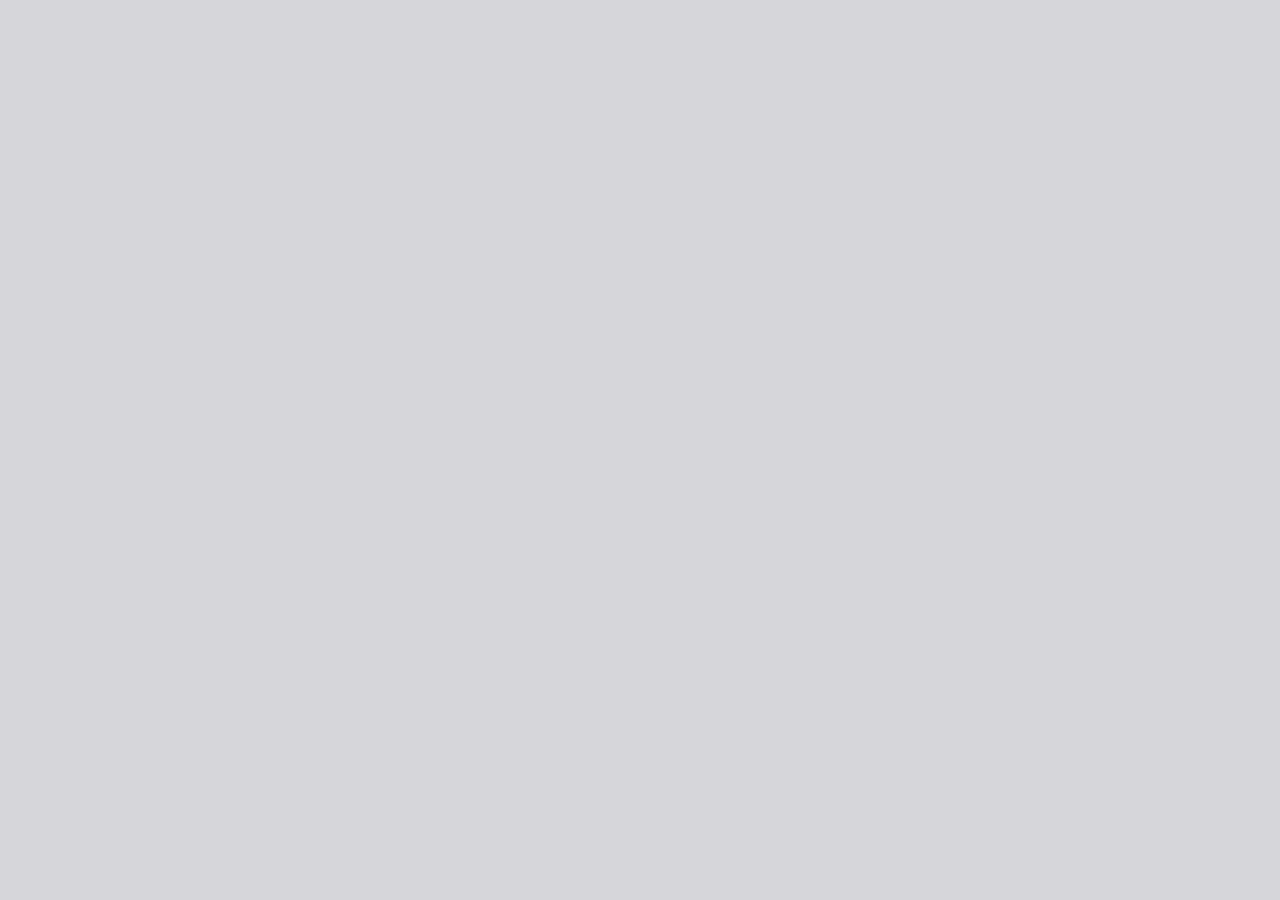
==== index.html @ edaf2b7a "Add files via upload" ====
<!doctype html>
<html lang="en">
<head>
<meta charset="utf-8" />
<title>PackList</title>

<!-- viewport-fit=cover lets the app paint under the notch; the app already
     pads for env(safe-area-inset-bottom). -->
<meta name="viewport"
      content="width=device-width, initial-scale=1, viewport-fit=cover, user-scalable=no" />

<meta name="description" content="Everything you own, tracked across every move." />
<meta name="theme-color" content="#0E0E10" />

<!-- iOS standalone: no Safari chrome once added to the home screen. -->
<meta name="apple-mobile-web-app-capable" content="yes" />
<meta name="mobile-web-app-capable" content="yes" />
<meta name="apple-mobile-web-app-status-bar-style" content="black-translucent" />
<meta name="apple-mobile-web-app-title" content="PackList" />
<link rel="apple-touch-icon" href="./icon-180.png" />

<link rel="manifest" href="./manifest.webmanifest" />
<link rel="icon" href="./icon-192.png" />

<style>
  html, body { margin: 0; padding: 0; background: #D6D6DA; }
  html, body { overscroll-behavior: none; }
  /* Standalone mode has no browser chrome, so the app owns the full height. */
  #root { min-height: 100dvh; }
</style>
</head>
<body>
  <div id="root"></div>
  <script src="./bundle.js"></script>
</body>
</html>
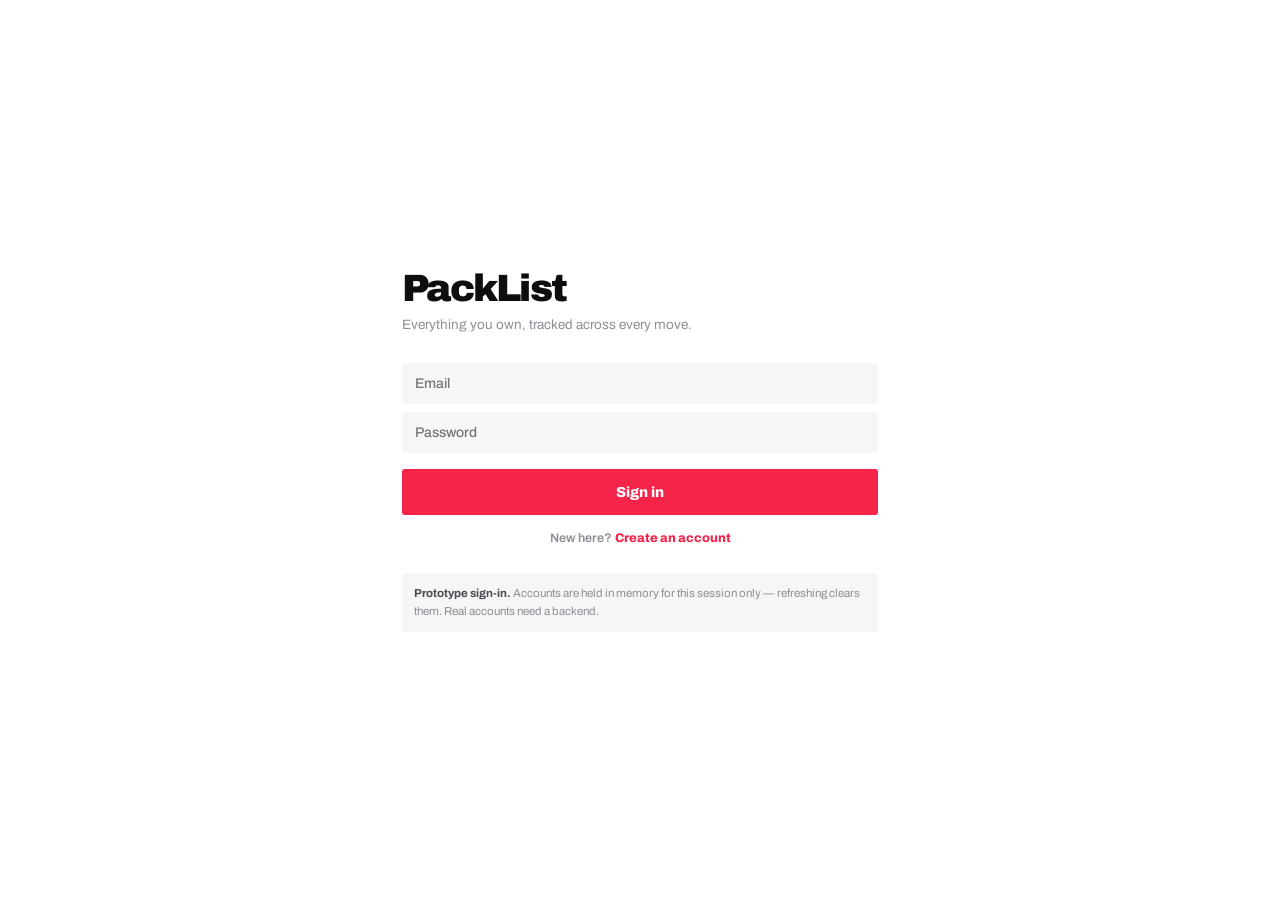
==== commit be8b4db8: "Add files via upload" ====
--- a/index.html
+++ b/index.html
@@ -23,10 +23,15 @@
 <link rel="icon" href="./icon-192.png" />
 
 <style>
-  html, body { margin: 0; padding: 0; background: #D6D6DA; }
-  html, body { overscroll-behavior: none; }
-  /* Standalone mode has no browser chrome, so the app owns the full height. */
-  #root { min-height: 100dvh; }
+  /* Pin the app to the viewport. Fixed positioning is the only thing that
+     reliably survives Safari's collapsing address bar — vh and dvh both
+     resize mid-scroll and leave a gap at the bottom. */
+  html, body {
+    margin: 0; padding: 0; background: #FFFFFF;
+    height: 100%; overflow: hidden; overscroll-behavior: none;
+    -webkit-text-size-adjust: 100%;
+  }
+  #root { position: fixed; inset: 0; display: flex; }
 </style>
 </head>
 <body>
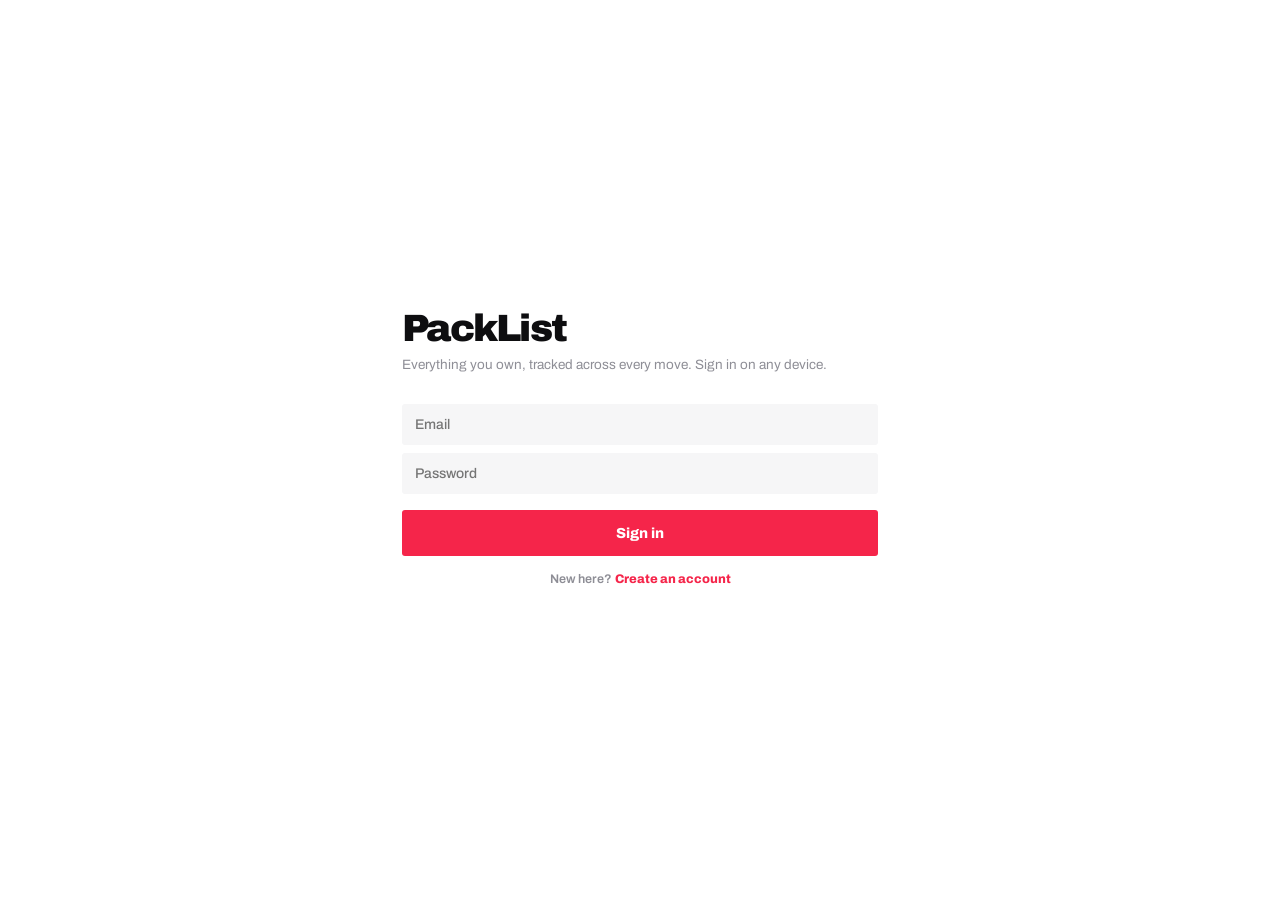
==== commit d39a6f3f: "Update index.html" ====
--- a/index.html
+++ b/index.html
@@ -32,7 +32,8 @@
     -webkit-text-size-adjust: 100%;
   }
   #root { position: fixed; inset: 0; display: flex; }
-</style>
+  </style>
+  <link rel="stylesheet" href="./desktop.css">
 </head>
 <body>
   <div id="root"></div>
--- a/desktop.css
+++ b/desktop.css
@@ -0,0 +1,161 @@
+/* ============================================================
+   PackList — desktop layout
+   ------------------------------------------------------------
+   Purely additive. Every rule is inside a min-width media query,
+   so below 900px this file has no effect whatsoever and the
+   mobile build behaves exactly as it does today.
+
+   Load AFTER any existing stylesheet. Delete the file to revert.
+
+   !important appears throughout because the current layout is
+   written as inline style objects, which outrank stylesheets.
+   It is scoped to desktop only, so it can't leak downward.
+
+   Required hooks — add these className strings to existing
+   elements. No logic changes, no reordering, no new elements:
+
+     pl-app         the outer app column (maxWidth 520 today)
+     pl-scroll      the scrolling content area inside it
+     pl-tabs        the bottom tab bar <nav>
+     pl-tab         each of the five tab buttons
+     pl-plus        the raised red + button
+     pl-movegrid    the wrapper around the move cards
+     pl-itemgrid    the wrapper around the item tiles
+     pl-itempage    the item detail screen's outer element
+     pl-itemphoto   the item's large photo on that screen
+     pl-itemfields  the block holding status / category / notes
+   ============================================================ */
+
+@media (min-width: 900px) {
+
+  /* ---------- 1. the column stops being phone-shaped ---------- */
+
+  .pl-app {
+    max-width: 1120px !important;
+    height: 100% !important;
+    box-shadow: none !important;
+    border-radius: 0 !important;
+  }
+
+  /* Room for the relocated nav at the top instead of the bottom. */
+  .pl-scroll {
+    padding: 88px 28px 60px !important;
+    max-width: 1440px;
+    margin: 0 auto;
+    width: 100%;
+  }
+
+  /* ---------- 2. the tab bar becomes a top nav ---------- */
+  /* Same five buttons, same order, same handlers. Only position,
+     direction and scale change. Nothing is added or removed. */
+
+  .pl-tabs {
+    position: fixed !important;
+    top: 0 !important;
+    bottom: auto !important;
+    left: 0 !important;
+    right: 0 !important;
+    z-index: 40;
+
+    display: flex !important;
+    justify-content: flex-end !important;
+    align-items: center !important;
+    gap: 4px !important;
+
+    height: 64px;
+    padding: 0 28px !important;
+    background: #fff;
+    border-top: 0 !important;
+    border-bottom: 1px solid #E6E6E9;
+  }
+
+  /* Wordmark on the left, drawn rather than added to the markup,
+     so the DOM stays as it is. */
+  .pl-tabs::before {
+    content: "PackList";
+    margin-right: auto;
+    font-family: "Helvetica Neue", Helvetica, Arial, sans-serif;
+    font-weight: 800;
+    font-size: 21px;
+    letter-spacing: -0.035em;
+    color: #0E0E10;
+  }
+
+  .pl-tab {
+    flex-direction: row !important;
+    gap: 0 !important;
+    padding: 9px 13px !important;
+    border-radius: 8px;
+    font-size: 14.5px !important;
+  }
+
+  .pl-tab:hover { background: #F5F5F6; color: #0E0E10; }
+
+  /* Icons carry the labels on mobile; at this size the words do. */
+  .pl-tab svg { display: none !important; }
+
+  /* The raised + becomes the primary action button. */
+  .pl-plus {
+    width: auto !important;
+    height: auto !important;
+    border-radius: 999px !important;
+    padding: 10px 18px !important;
+    margin: 0 0 0 10px !important;
+    font-size: 14.5px !important;
+    font-weight: 600;
+    box-shadow: none !important;
+    order: 99;
+  }
+  .pl-plus:hover { filter: brightness(0.93); }
+
+  /* ---------- 3. grids get more columns, not a new design ---------- */
+
+  .pl-movegrid {
+    display: grid !important;
+    grid-template-columns: repeat(3, 1fr) !important;
+    gap: 34px 24px !important;
+  }
+
+  .pl-itemgrid {
+    display: grid !important;
+    grid-template-columns: repeat(5, 1fr) !important;
+    gap: 26px 14px !important;
+  }
+
+  /* ---------- 4. the item page splits in two ---------- */
+  /* Photo left, everything editable right, right column sticky so
+     the controls stay put while the photo scrolls. */
+
+  .pl-itempage {
+    display: grid !important;
+    grid-template-columns: minmax(0, 1.15fr) minmax(340px, 0.85fr) !important;
+    gap: 44px !important;
+    align-items: start !important;
+  }
+
+  .pl-itemphoto {
+    width: 100% !important;
+    aspect-ratio: 1 !important;
+  }
+
+  .pl-itemfields {
+    position: sticky;
+    top: 90px;
+  }
+}
+
+/* Two breakpoints so the jump isn't abrupt on smaller laptops. */
+@media (min-width: 900px) and (max-width: 1180px) {
+  .pl-movegrid { grid-template-columns: repeat(2, 1fr) !important; }
+  .pl-itemgrid { grid-template-columns: repeat(4, 1fr) !important; }
+}
+
+/* The split needs real width; stack it back below that. */
+@media (min-width: 900px) and (max-width: 1020px) {
+  .pl-itempage { grid-template-columns: 1fr !important; gap: 26px !important; }
+  .pl-itemfields { position: static; }
+}
+
+@media (prefers-reduced-motion: reduce) {
+  .pl-tabs, .pl-tab, .pl-plus { transition: none !important; }
+}
